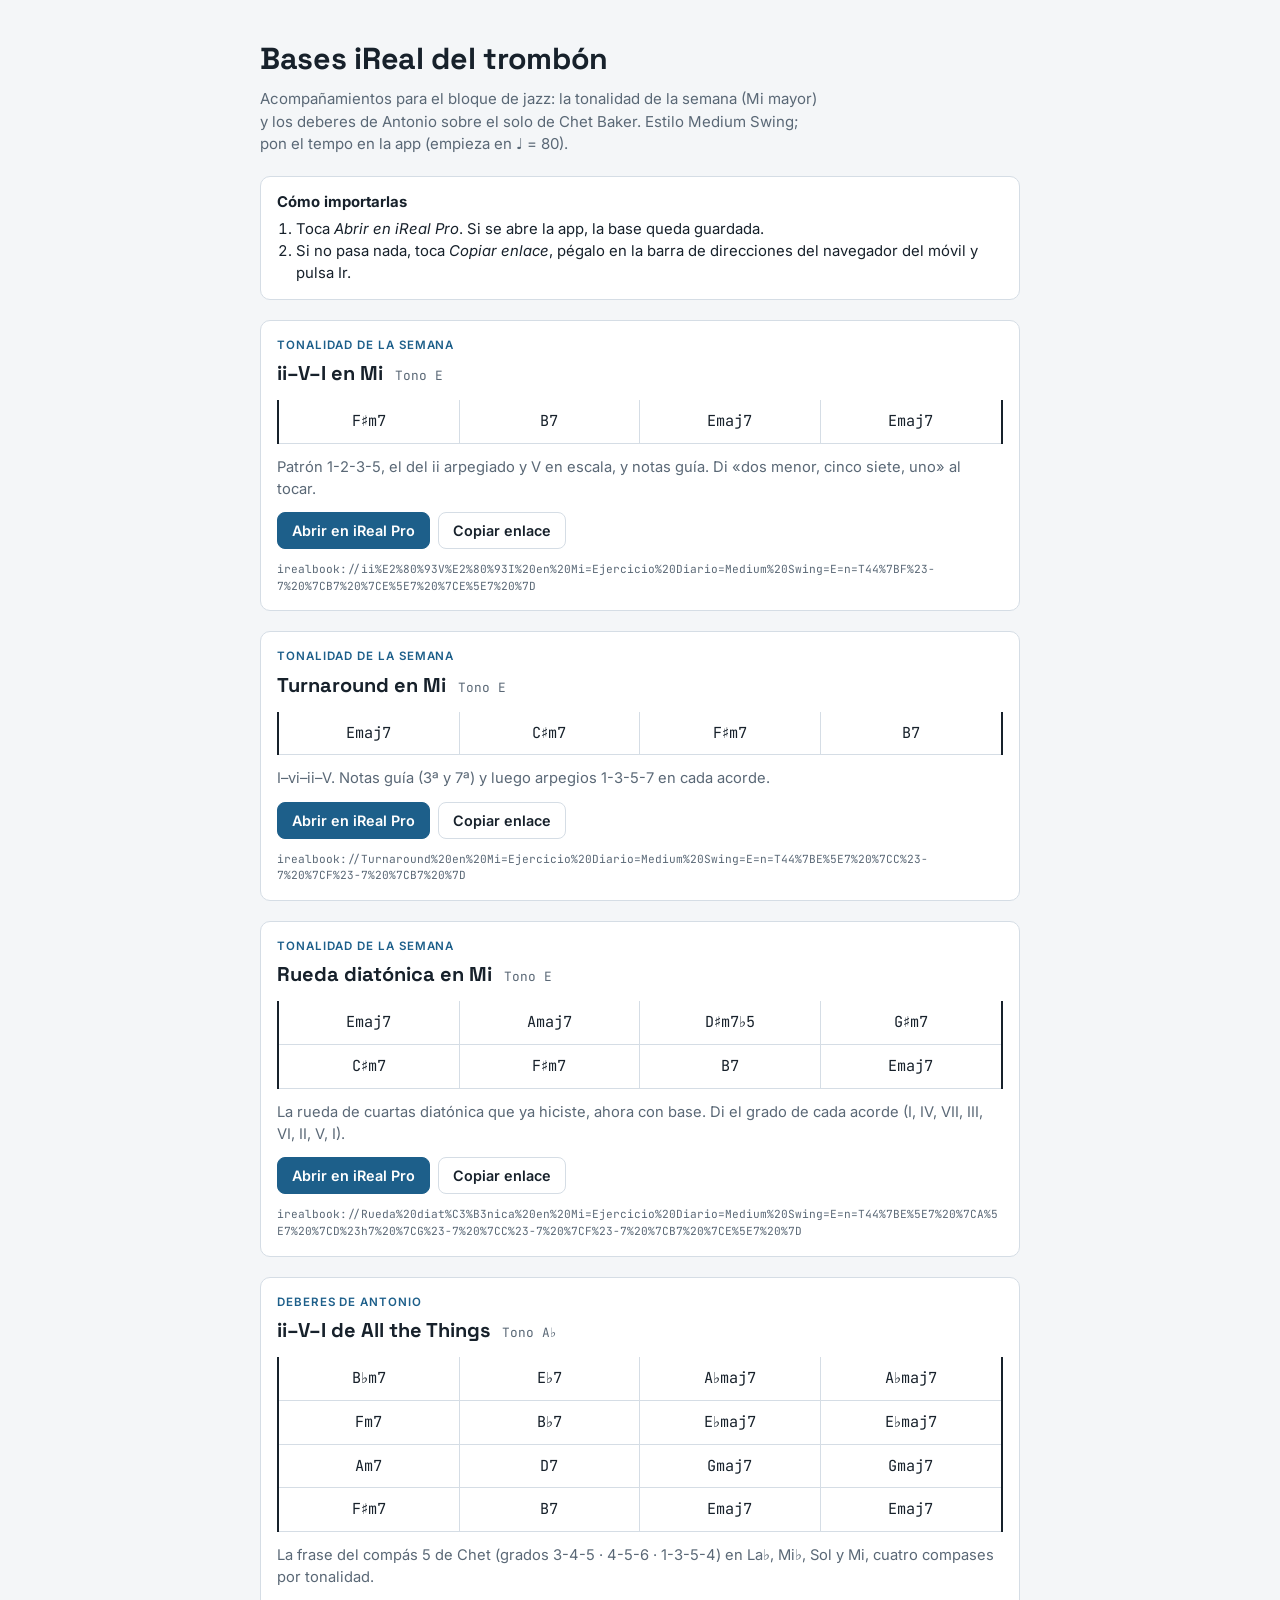
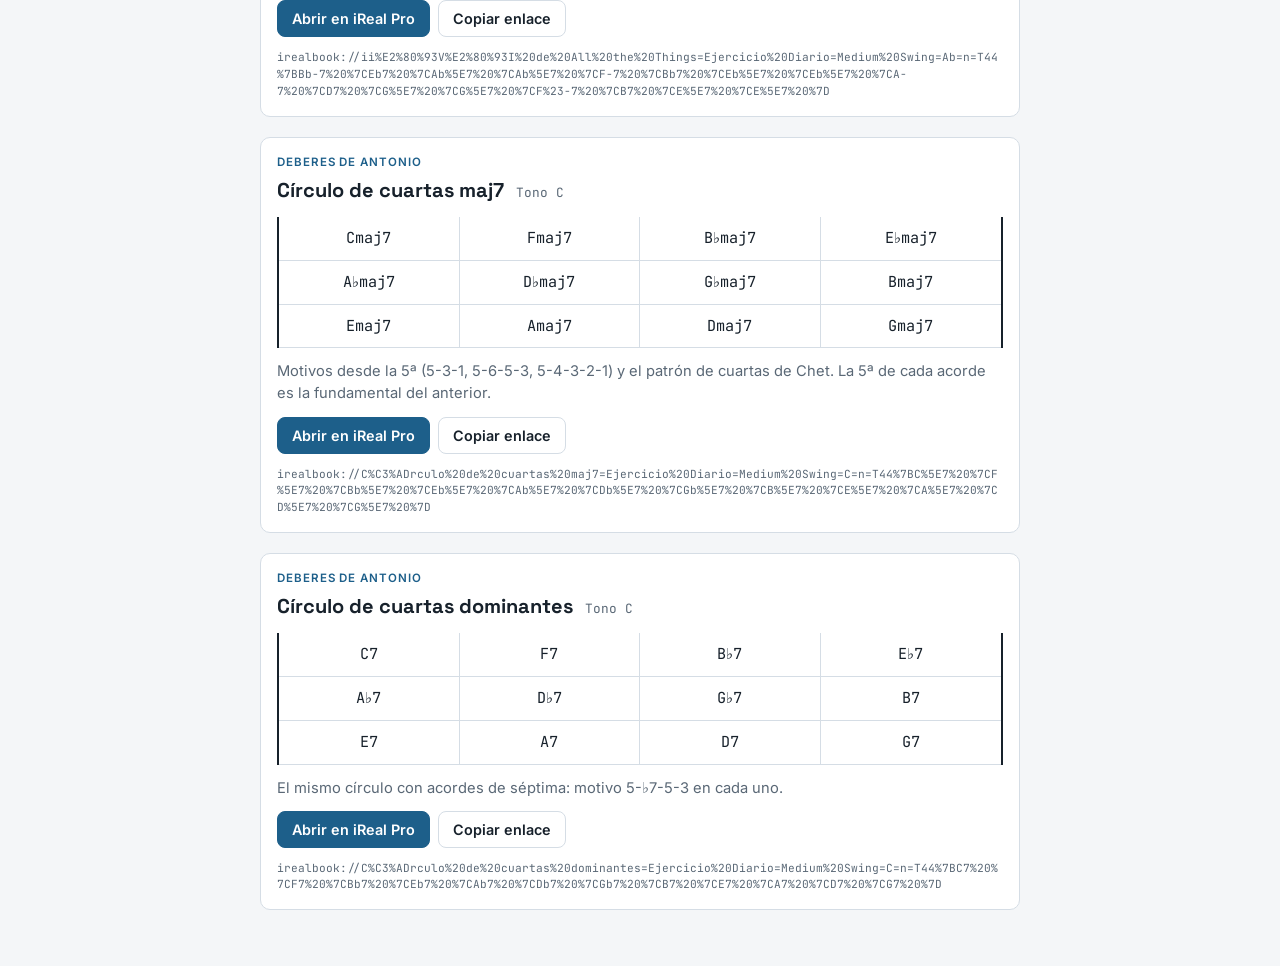
==== index.html @ f51ae973 "Biblioteca de bases iReal Pro: Mi mayor y deberes de Antonio Co-Authored-By: Claude Opus 5.5 <norepl" ====
<!doctype html>
<html lang="es"><head><meta charset="utf-8"><meta name="viewport" content="width=device-width,initial-scale=1">
<title>Bases iReal del trombón</title>
<link rel="stylesheet" href="https://fonts.googleapis.com/css2?family=Space+Grotesk:wght@500;700&family=Inter:wght@400;600&family=JetBrains+Mono:wght@500&display=swap">
<style>
/* Layout: una columna de "hojas de acordes" tipo lead sheet, con compases en rejilla de 4 */
:root{--bg:#f4f6f8;--card:#ffffff;--fg:#17212b;--muted:#5a6876;--line:#d5dde5;--accent:#1d5f8a;--accent-fg:#ffffff;
--display:"Space Grotesk",system-ui,sans-serif;--body:"Inter",system-ui,sans-serif;--mono:"JetBrains Mono",ui-monospace,monospace}
@media (prefers-color-scheme:dark){:root:not([data-theme="light"]){--bg:#0f161d;--card:#18222c;--fg:#e6edf3;--muted:#9aa9b7;--line:#2b3a48;--accent:#5fb0e6;--accent-fg:#06121c;color-scheme:dark}}
:root[data-theme="dark"]{--bg:#0f161d;--card:#18222c;--fg:#e6edf3;--muted:#9aa9b7;--line:#2b3a48;--accent:#5fb0e6;--accent-fg:#06121c;color-scheme:dark}
body{background:var(--bg);color:var(--fg);font-family:var(--body);font-size:15px;line-height:1.5}
main{max-width:760px;margin:0 auto;padding-block:28px 48px;padding-left:max(16px,env(safe-area-inset-left,0px));padding-right:max(16px,env(safe-area-inset-right,0px));display:flex;flex-direction:column;gap:20px}
h1{font-family:var(--display);font-size:1.9rem;margin:0;text-wrap:balance;letter-spacing:-.01em}
.intro p{margin:.4rem 0 0;color:var(--muted);max-width:62ch}
.how{background:var(--card);border:1px solid var(--line);border-radius:10px;padding:14px 16px;font-size:.93rem}
.how ol{margin:.3rem 0 0;padding-left:1.2rem}
.chart{background:var(--card);border:1px solid var(--line);border-radius:10px;padding:16px;display:flex;flex-direction:column;gap:12px;min-width:0}
.chart header{display:flex;flex-wrap:wrap;align-items:baseline;gap:4px 12px}
.group{width:100%;font-size:.72rem;text-transform:uppercase;letter-spacing:.08em;color:var(--accent);font-weight:600}
h2{font-family:var(--display);font-size:1.25rem;margin:0}
.key{font-family:var(--mono);font-size:.8rem;color:var(--muted)}
.grid{display:grid;grid-template-columns:repeat(4,1fr);border-left:2px solid var(--fg);border-right:2px solid var(--fg)}
.bar{font-family:var(--mono);font-size:.95rem;padding:10px 6px;border-right:1px solid var(--line);border-bottom:1px solid var(--line);text-align:center;font-variant-numeric:tabular-nums}
.bar:nth-child(4n){border-right:0}
.tip{margin:0;color:var(--muted);font-size:.92rem}
.actions{display:flex;flex-wrap:wrap;gap:8px}
.open,.copy{font:600 .9rem var(--body);border-radius:8px;padding:9px 14px;cursor:pointer;text-decoration:none}
.open{background:var(--accent);color:var(--accent-fg);border:1px solid var(--accent)}
.copy{background:transparent;color:var(--fg);border:1px solid var(--line)}
.open:focus-visible,.copy:focus-visible{outline:2px solid var(--accent);outline-offset:2px}
.raw{display:block;font-family:var(--mono);font-size:.7rem;color:var(--muted);overflow-wrap:anywhere;user-select:all}
@media (max-width:420px){.bar{font-size:.82rem;padding:8px 2px}}
</style>
</head><body>
<main>
  <section class="intro"><h1>Bases iReal del trombón</h1>
  <p>Acompañamientos para el bloque de jazz: la tonalidad de la semana (Mi mayor) y los deberes de Antonio sobre el solo de Chet Baker. Estilo Medium Swing; pon el tempo en la app (empieza en ♩ = 80).</p></section>
  <div class="how"><strong>Cómo importarlas</strong><ol>
  <li>Toca <em>Abrir en iReal Pro</em>. Si se abre la app, la base queda guardada.</li>
  <li>Si no pasa nada, toca <em>Copiar enlace</em>, pégalo en la barra de direcciones del navegador del móvil y pulsa Ir.</li></ol></div>
  <article class="chart">
  <header><span class="group">Tonalidad de la semana</span><h2>ii–V–I en Mi</h2><span class="key">Tono E</span></header>
  <div class="grid"><span class="bar">F♯m7</span><span class="bar">B7</span><span class="bar">Emaj7</span><span class="bar">Emaj7</span></div>
  <p class="tip">Patrón 1-2-3-5, el del ii arpegiado y V en escala, y notas guía. Di «dos menor, cinco siete, uno» al tocar.</p>
  <div class="actions">
    <a class="open" href="irealbook://ii%E2%80%93V%E2%80%93I%20en%20Mi=Ejercicio%20Diario=Medium%20Swing=E=n=T44%7BF%23-7%20%7CB7%20%7CE%5E7%20%7CE%5E7%20%7D">Abrir en iReal Pro</a>
    <button type="button" class="copy" data-url="irealbook://ii%E2%80%93V%E2%80%93I%20en%20Mi=Ejercicio%20Diario=Medium%20Swing=E=n=T44%7BF%23-7%20%7CB7%20%7CE%5E7%20%7CE%5E7%20%7D" id="copy0">Copiar enlace</button>
  </div>
  <code class="raw" id="raw0">irealbook://ii%E2%80%93V%E2%80%93I%20en%20Mi=Ejercicio%20Diario=Medium%20Swing=E=n=T44%7BF%23-7%20%7CB7%20%7CE%5E7%20%7CE%5E7%20%7D</code>
</article><article class="chart">
  <header><span class="group">Tonalidad de la semana</span><h2>Turnaround en Mi</h2><span class="key">Tono E</span></header>
  <div class="grid"><span class="bar">Emaj7</span><span class="bar">C♯m7</span><span class="bar">F♯m7</span><span class="bar">B7</span></div>
  <p class="tip">I–vi–ii–V. Notas guía (3ª y 7ª) y luego arpegios 1-3-5-7 en cada acorde.</p>
  <div class="actions">
    <a class="open" href="irealbook://Turnaround%20en%20Mi=Ejercicio%20Diario=Medium%20Swing=E=n=T44%7BE%5E7%20%7CC%23-7%20%7CF%23-7%20%7CB7%20%7D">Abrir en iReal Pro</a>
    <button type="button" class="copy" data-url="irealbook://Turnaround%20en%20Mi=Ejercicio%20Diario=Medium%20Swing=E=n=T44%7BE%5E7%20%7CC%23-7%20%7CF%23-7%20%7CB7%20%7D" id="copy1">Copiar enlace</button>
  </div>
  <code class="raw" id="raw1">irealbook://Turnaround%20en%20Mi=Ejercicio%20Diario=Medium%20Swing=E=n=T44%7BE%5E7%20%7CC%23-7%20%7CF%23-7%20%7CB7%20%7D</code>
</article><article class="chart">
  <header><span class="group">Tonalidad de la semana</span><h2>Rueda diatónica en Mi</h2><span class="key">Tono E</span></header>
  <div class="grid"><span class="bar">Emaj7</span><span class="bar">Amaj7</span><span class="bar">D♯m7♭5</span><span class="bar">G♯m7</span><span class="bar">C♯m7</span><span class="bar">F♯m7</span><span class="bar">B7</span><span class="bar">Emaj7</span></div>
  <p class="tip">La rueda de cuartas diatónica que ya hiciste, ahora con base. Di el grado de cada acorde (I, IV, VII, III, VI, II, V, I).</p>
  <div class="actions">
    <a class="open" href="irealbook://Rueda%20diat%C3%B3nica%20en%20Mi=Ejercicio%20Diario=Medium%20Swing=E=n=T44%7BE%5E7%20%7CA%5E7%20%7CD%23h7%20%7CG%23-7%20%7CC%23-7%20%7CF%23-7%20%7CB7%20%7CE%5E7%20%7D">Abrir en iReal Pro</a>
    <button type="button" class="copy" data-url="irealbook://Rueda%20diat%C3%B3nica%20en%20Mi=Ejercicio%20Diario=Medium%20Swing=E=n=T44%7BE%5E7%20%7CA%5E7%20%7CD%23h7%20%7CG%23-7%20%7CC%23-7%20%7CF%23-7%20%7CB7%20%7CE%5E7%20%7D" id="copy2">Copiar enlace</button>
  </div>
  <code class="raw" id="raw2">irealbook://Rueda%20diat%C3%B3nica%20en%20Mi=Ejercicio%20Diario=Medium%20Swing=E=n=T44%7BE%5E7%20%7CA%5E7%20%7CD%23h7%20%7CG%23-7%20%7CC%23-7%20%7CF%23-7%20%7CB7%20%7CE%5E7%20%7D</code>
</article><article class="chart">
  <header><span class="group">Deberes de Antonio</span><h2>ii–V–I de All the Things</h2><span class="key">Tono A♭</span></header>
  <div class="grid"><span class="bar">B♭m7</span><span class="bar">E♭7</span><span class="bar">A♭maj7</span><span class="bar">A♭maj7</span><span class="bar">Fm7</span><span class="bar">B♭7</span><span class="bar">E♭maj7</span><span class="bar">E♭maj7</span><span class="bar">Am7</span><span class="bar">D7</span><span class="bar">Gmaj7</span><span class="bar">Gmaj7</span><span class="bar">F♯m7</span><span class="bar">B7</span><span class="bar">Emaj7</span><span class="bar">Emaj7</span></div>
  <p class="tip">La frase del compás 5 de Chet (grados 3-4-5 · 4-5-6 · 1-3-5-4) en La♭, Mi♭, Sol y Mi, cuatro compases por tonalidad.</p>
  <div class="actions">
    <a class="open" href="irealbook://ii%E2%80%93V%E2%80%93I%20de%20All%20the%20Things=Ejercicio%20Diario=Medium%20Swing=Ab=n=T44%7BBb-7%20%7CEb7%20%7CAb%5E7%20%7CAb%5E7%20%7CF-7%20%7CBb7%20%7CEb%5E7%20%7CEb%5E7%20%7CA-7%20%7CD7%20%7CG%5E7%20%7CG%5E7%20%7CF%23-7%20%7CB7%20%7CE%5E7%20%7CE%5E7%20%7D">Abrir en iReal Pro</a>
    <button type="button" class="copy" data-url="irealbook://ii%E2%80%93V%E2%80%93I%20de%20All%20the%20Things=Ejercicio%20Diario=Medium%20Swing=Ab=n=T44%7BBb-7%20%7CEb7%20%7CAb%5E7%20%7CAb%5E7%20%7CF-7%20%7CBb7%20%7CEb%5E7%20%7CEb%5E7%20%7CA-7%20%7CD7%20%7CG%5E7%20%7CG%5E7%20%7CF%23-7%20%7CB7%20%7CE%5E7%20%7CE%5E7%20%7D" id="copy3">Copiar enlace</button>
  </div>
  <code class="raw" id="raw3">irealbook://ii%E2%80%93V%E2%80%93I%20de%20All%20the%20Things=Ejercicio%20Diario=Medium%20Swing=Ab=n=T44%7BBb-7%20%7CEb7%20%7CAb%5E7%20%7CAb%5E7%20%7CF-7%20%7CBb7%20%7CEb%5E7%20%7CEb%5E7%20%7CA-7%20%7CD7%20%7CG%5E7%20%7CG%5E7%20%7CF%23-7%20%7CB7%20%7CE%5E7%20%7CE%5E7%20%7D</code>
</article><article class="chart">
  <header><span class="group">Deberes de Antonio</span><h2>Círculo de cuartas maj7</h2><span class="key">Tono C</span></header>
  <div class="grid"><span class="bar">Cmaj7</span><span class="bar">Fmaj7</span><span class="bar">B♭maj7</span><span class="bar">E♭maj7</span><span class="bar">A♭maj7</span><span class="bar">D♭maj7</span><span class="bar">G♭maj7</span><span class="bar">Bmaj7</span><span class="bar">Emaj7</span><span class="bar">Amaj7</span><span class="bar">Dmaj7</span><span class="bar">Gmaj7</span></div>
  <p class="tip">Motivos desde la 5ª (5-3-1, 5-6-5-3, 5-4-3-2-1) y el patrón de cuartas de Chet. La 5ª de cada acorde es la fundamental del anterior.</p>
  <div class="actions">
    <a class="open" href="irealbook://C%C3%ADrculo%20de%20cuartas%20maj7=Ejercicio%20Diario=Medium%20Swing=C=n=T44%7BC%5E7%20%7CF%5E7%20%7CBb%5E7%20%7CEb%5E7%20%7CAb%5E7%20%7CDb%5E7%20%7CGb%5E7%20%7CB%5E7%20%7CE%5E7%20%7CA%5E7%20%7CD%5E7%20%7CG%5E7%20%7D">Abrir en iReal Pro</a>
    <button type="button" class="copy" data-url="irealbook://C%C3%ADrculo%20de%20cuartas%20maj7=Ejercicio%20Diario=Medium%20Swing=C=n=T44%7BC%5E7%20%7CF%5E7%20%7CBb%5E7%20%7CEb%5E7%20%7CAb%5E7%20%7CDb%5E7%20%7CGb%5E7%20%7CB%5E7%20%7CE%5E7%20%7CA%5E7%20%7CD%5E7%20%7CG%5E7%20%7D" id="copy4">Copiar enlace</button>
  </div>
  <code class="raw" id="raw4">irealbook://C%C3%ADrculo%20de%20cuartas%20maj7=Ejercicio%20Diario=Medium%20Swing=C=n=T44%7BC%5E7%20%7CF%5E7%20%7CBb%5E7%20%7CEb%5E7%20%7CAb%5E7%20%7CDb%5E7%20%7CGb%5E7%20%7CB%5E7%20%7CE%5E7%20%7CA%5E7%20%7CD%5E7%20%7CG%5E7%20%7D</code>
</article><article class="chart">
  <header><span class="group">Deberes de Antonio</span><h2>Círculo de cuartas dominantes</h2><span class="key">Tono C</span></header>
  <div class="grid"><span class="bar">C7</span><span class="bar">F7</span><span class="bar">B♭7</span><span class="bar">E♭7</span><span class="bar">A♭7</span><span class="bar">D♭7</span><span class="bar">G♭7</span><span class="bar">B7</span><span class="bar">E7</span><span class="bar">A7</span><span class="bar">D7</span><span class="bar">G7</span></div>
  <p class="tip">El mismo círculo con acordes de séptima: motivo 5-♭7-5-3 en cada uno.</p>
  <div class="actions">
    <a class="open" href="irealbook://C%C3%ADrculo%20de%20cuartas%20dominantes=Ejercicio%20Diario=Medium%20Swing=C=n=T44%7BC7%20%7CF7%20%7CBb7%20%7CEb7%20%7CAb7%20%7CDb7%20%7CGb7%20%7CB7%20%7CE7%20%7CA7%20%7CD7%20%7CG7%20%7D">Abrir en iReal Pro</a>
    <button type="button" class="copy" data-url="irealbook://C%C3%ADrculo%20de%20cuartas%20dominantes=Ejercicio%20Diario=Medium%20Swing=C=n=T44%7BC7%20%7CF7%20%7CBb7%20%7CEb7%20%7CAb7%20%7CDb7%20%7CGb7%20%7CB7%20%7CE7%20%7CA7%20%7CD7%20%7CG7%20%7D" id="copy5">Copiar enlace</button>
  </div>
  <code class="raw" id="raw5">irealbook://C%C3%ADrculo%20de%20cuartas%20dominantes=Ejercicio%20Diario=Medium%20Swing=C=n=T44%7BC7%20%7CF7%20%7CBb7%20%7CEb7%20%7CAb7%20%7CDb7%20%7CGb7%20%7CB7%20%7CE7%20%7CA7%20%7CD7%20%7CG7%20%7D</code>
</article>
</main>
<script>
document.querySelectorAll('.copy').forEach(function(b){b.addEventListener('click',function(){
 var url=b.getAttribute('data-url');var done=function(){b.textContent='Copiado';setTimeout(function(){b.textContent='Copiar enlace'},1800)};
 var sel=function(){var r=document.getElementById('raw'+b.id.slice(4));var s=window.getSelection();var rg=document.createRange();rg.selectNodeContents(r);s.removeAllRanges();s.addRange(rg);b.textContent='Enlace seleccionado: cópialo'};
 try{navigator.clipboard.writeText(url).then(done,sel)}catch(e){sel()}
})});
</script></body></html>
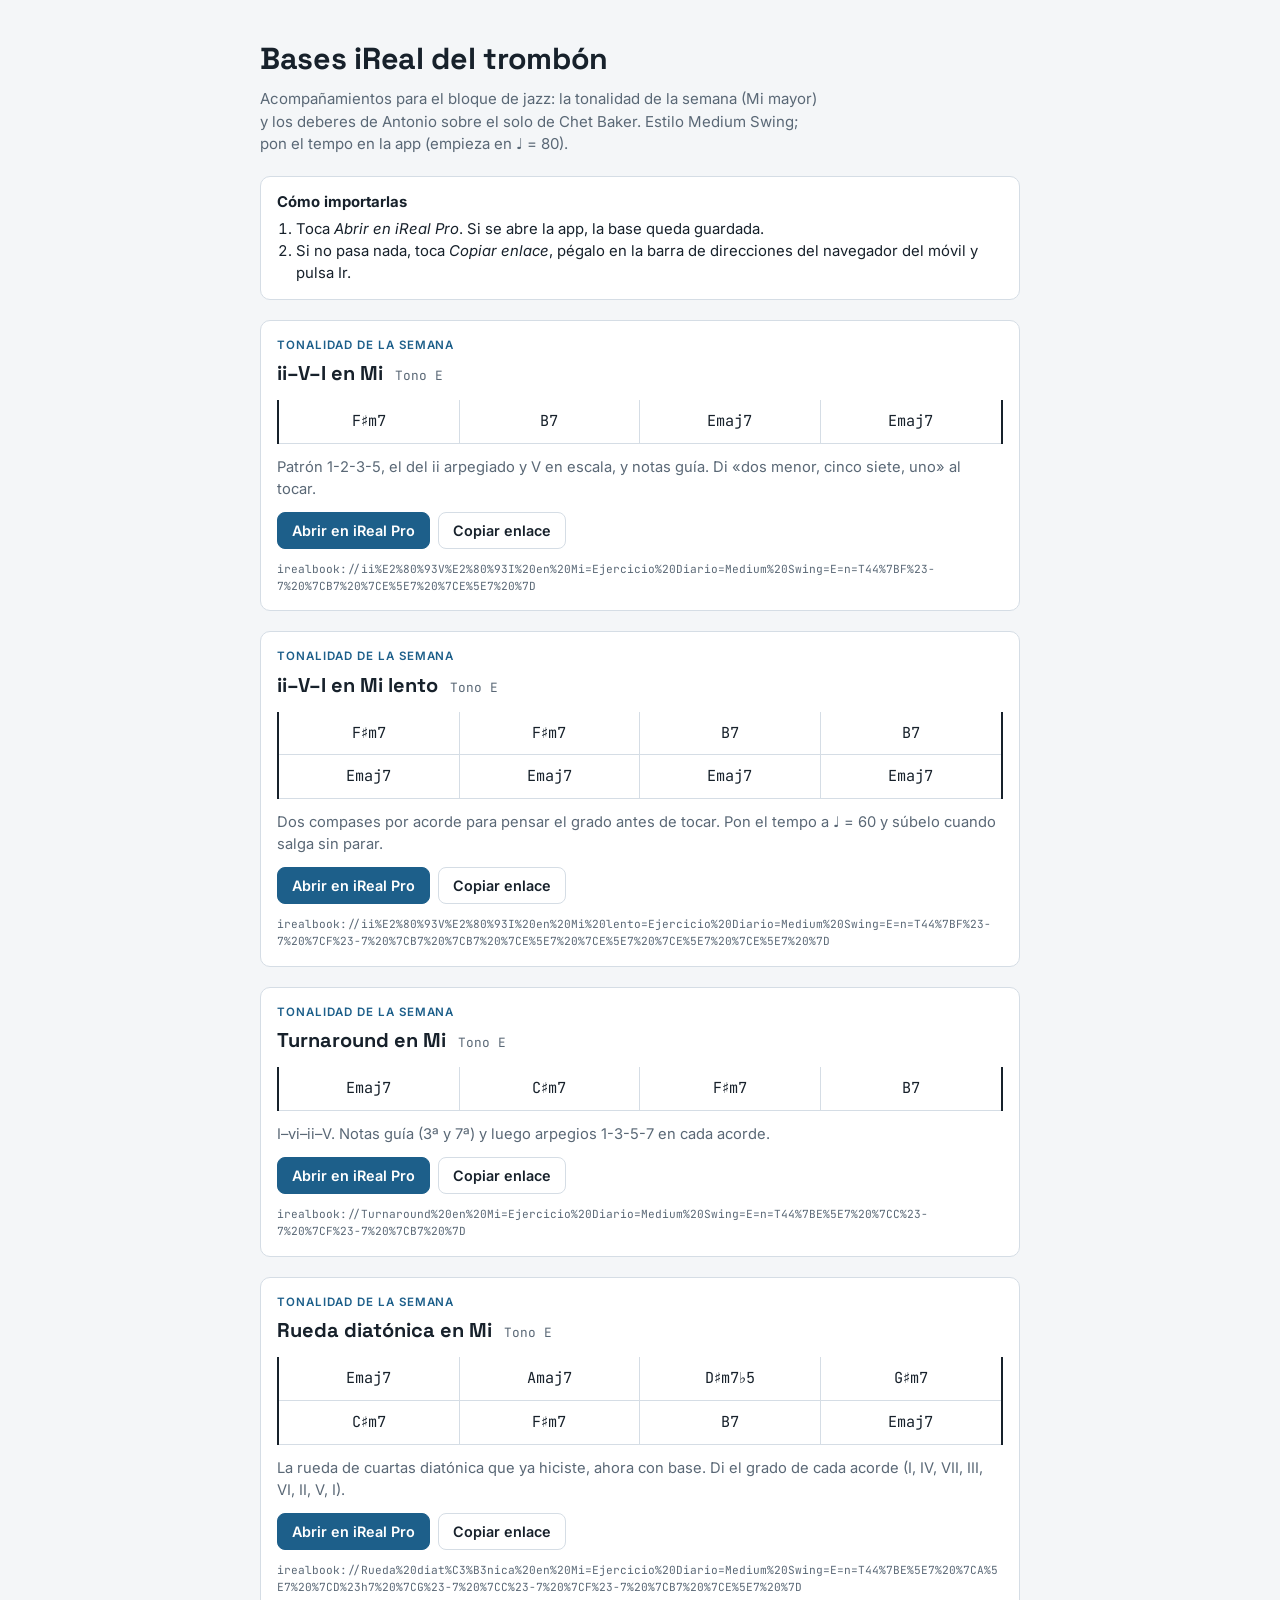
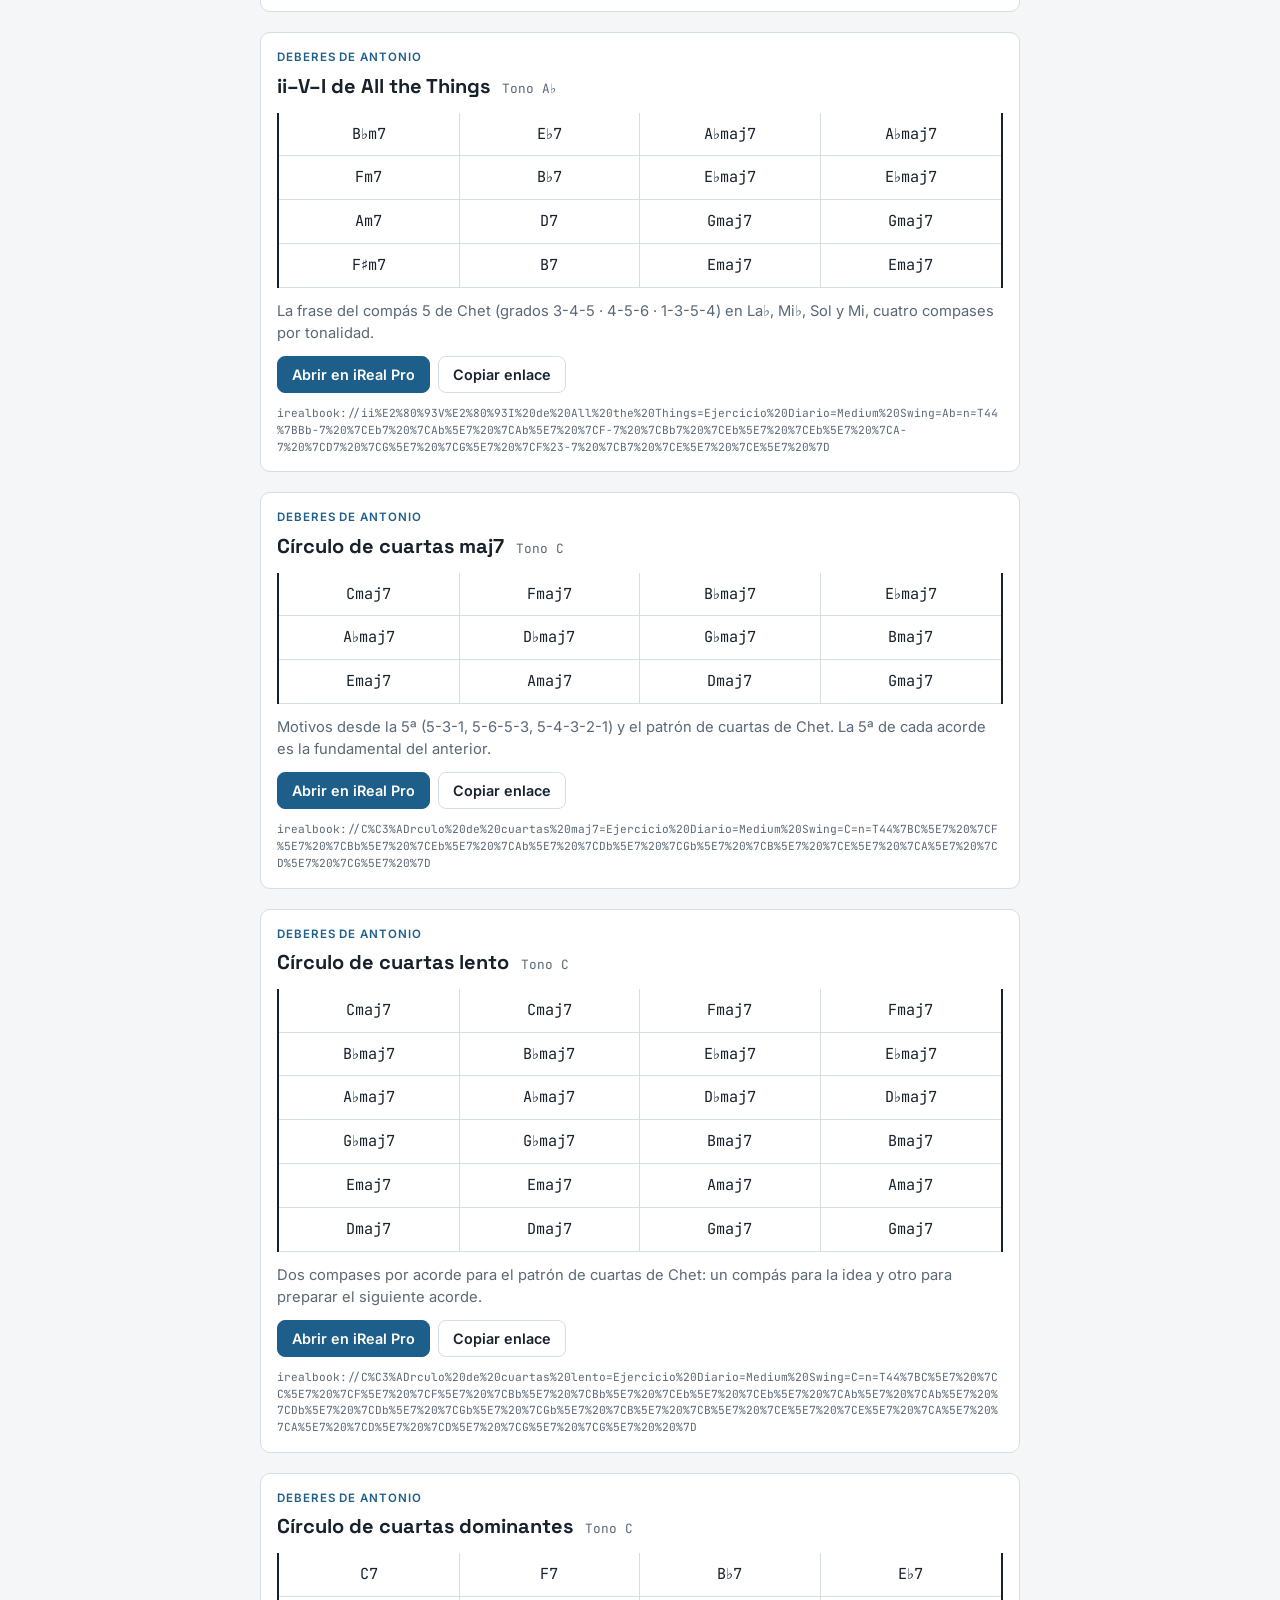
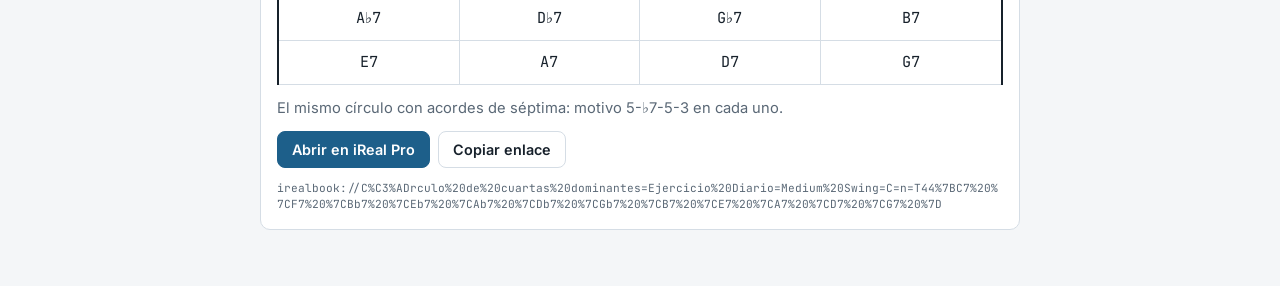
==== commit 82af652d: "Añade ii–V–I en Mi lento y círculo de cuartas lento Co-Authored-By: Claude Opus 5.5 <noreply@anthrop" ====
--- a/index.html
+++ b/index.html
@@ -30,8 +30,7 @@
 .open:focus-visible,.copy:focus-visible{outline:2px solid var(--accent);outline-offset:2px}
 .raw{display:block;font-family:var(--mono);font-size:.7rem;color:var(--muted);overflow-wrap:anywhere;user-select:all}
 @media (max-width:420px){.bar{font-size:.82rem;padding:8px 2px}}
-</style>
-</head><body>
+</style></head><body>
 <main>
   <section class="intro"><h1>Bases iReal del trombón</h1>
   <p>Acompañamientos para el bloque de jazz: la tonalidad de la semana (Mi mayor) y los deberes de Antonio sobre el solo de Chet Baker. Estilo Medium Swing; pon el tempo en la app (empieza en ♩ = 80).</p></section>
@@ -47,51 +46,76 @@
     <button type="button" class="copy" data-url="irealbook://ii%E2%80%93V%E2%80%93I%20en%20Mi=Ejercicio%20Diario=Medium%20Swing=E=n=T44%7BF%23-7%20%7CB7%20%7CE%5E7%20%7CE%5E7%20%7D" id="copy0">Copiar enlace</button>
   </div>
   <code class="raw" id="raw0">irealbook://ii%E2%80%93V%E2%80%93I%20en%20Mi=Ejercicio%20Diario=Medium%20Swing=E=n=T44%7BF%23-7%20%7CB7%20%7CE%5E7%20%7CE%5E7%20%7D</code>
-</article><article class="chart">
+</article>
+<article class="chart">
+  <header><span class="group">Tonalidad de la semana</span><h2>ii–V–I en Mi lento</h2><span class="key">Tono E</span></header>
+  <div class="grid"><span class="bar">F♯m7</span><span class="bar">F♯m7</span><span class="bar">B7</span><span class="bar">B7</span><span class="bar">Emaj7</span><span class="bar">Emaj7</span><span class="bar">Emaj7</span><span class="bar">Emaj7</span></div>
+  <p class="tip">Dos compases por acorde para pensar el grado antes de tocar. Pon el tempo a ♩ = 60 y súbelo cuando salga sin parar.</p>
+  <div class="actions">
+    <a class="open" href="irealbook://ii%E2%80%93V%E2%80%93I%20en%20Mi%20lento=Ejercicio%20Diario=Medium%20Swing=E=n=T44%7BF%23-7%20%7CF%23-7%20%7CB7%20%7CB7%20%7CE%5E7%20%7CE%5E7%20%7CE%5E7%20%7CE%5E7%20%7D">Abrir en iReal Pro</a>
+    <button type="button" class="copy" data-url="irealbook://ii%E2%80%93V%E2%80%93I%20en%20Mi%20lento=Ejercicio%20Diario=Medium%20Swing=E=n=T44%7BF%23-7%20%7CF%23-7%20%7CB7%20%7CB7%20%7CE%5E7%20%7CE%5E7%20%7CE%5E7%20%7CE%5E7%20%7D" id="copy1">Copiar enlace</button>
+  </div>
+  <code class="raw" id="raw1">irealbook://ii%E2%80%93V%E2%80%93I%20en%20Mi%20lento=Ejercicio%20Diario=Medium%20Swing=E=n=T44%7BF%23-7%20%7CF%23-7%20%7CB7%20%7CB7%20%7CE%5E7%20%7CE%5E7%20%7CE%5E7%20%7CE%5E7%20%7D</code>
+</article>
+<article class="chart">
   <header><span class="group">Tonalidad de la semana</span><h2>Turnaround en Mi</h2><span class="key">Tono E</span></header>
   <div class="grid"><span class="bar">Emaj7</span><span class="bar">C♯m7</span><span class="bar">F♯m7</span><span class="bar">B7</span></div>
   <p class="tip">I–vi–ii–V. Notas guía (3ª y 7ª) y luego arpegios 1-3-5-7 en cada acorde.</p>
   <div class="actions">
     <a class="open" href="irealbook://Turnaround%20en%20Mi=Ejercicio%20Diario=Medium%20Swing=E=n=T44%7BE%5E7%20%7CC%23-7%20%7CF%23-7%20%7CB7%20%7D">Abrir en iReal Pro</a>
-    <button type="button" class="copy" data-url="irealbook://Turnaround%20en%20Mi=Ejercicio%20Diario=Medium%20Swing=E=n=T44%7BE%5E7%20%7CC%23-7%20%7CF%23-7%20%7CB7%20%7D" id="copy1">Copiar enlace</button>
+    <button type="button" class="copy" data-url="irealbook://Turnaround%20en%20Mi=Ejercicio%20Diario=Medium%20Swing=E=n=T44%7BE%5E7%20%7CC%23-7%20%7CF%23-7%20%7CB7%20%7D" id="copy2">Copiar enlace</button>
   </div>
-  <code class="raw" id="raw1">irealbook://Turnaround%20en%20Mi=Ejercicio%20Diario=Medium%20Swing=E=n=T44%7BE%5E7%20%7CC%23-7%20%7CF%23-7%20%7CB7%20%7D</code>
-</article><article class="chart">
+  <code class="raw" id="raw2">irealbook://Turnaround%20en%20Mi=Ejercicio%20Diario=Medium%20Swing=E=n=T44%7BE%5E7%20%7CC%23-7%20%7CF%23-7%20%7CB7%20%7D</code>
+</article>
+<article class="chart">
   <header><span class="group">Tonalidad de la semana</span><h2>Rueda diatónica en Mi</h2><span class="key">Tono E</span></header>
   <div class="grid"><span class="bar">Emaj7</span><span class="bar">Amaj7</span><span class="bar">D♯m7♭5</span><span class="bar">G♯m7</span><span class="bar">C♯m7</span><span class="bar">F♯m7</span><span class="bar">B7</span><span class="bar">Emaj7</span></div>
   <p class="tip">La rueda de cuartas diatónica que ya hiciste, ahora con base. Di el grado de cada acorde (I, IV, VII, III, VI, II, V, I).</p>
   <div class="actions">
     <a class="open" href="irealbook://Rueda%20diat%C3%B3nica%20en%20Mi=Ejercicio%20Diario=Medium%20Swing=E=n=T44%7BE%5E7%20%7CA%5E7%20%7CD%23h7%20%7CG%23-7%20%7CC%23-7%20%7CF%23-7%20%7CB7%20%7CE%5E7%20%7D">Abrir en iReal Pro</a>
-    <button type="button" class="copy" data-url="irealbook://Rueda%20diat%C3%B3nica%20en%20Mi=Ejercicio%20Diario=Medium%20Swing=E=n=T44%7BE%5E7%20%7CA%5E7%20%7CD%23h7%20%7CG%23-7%20%7CC%23-7%20%7CF%23-7%20%7CB7%20%7CE%5E7%20%7D" id="copy2">Copiar enlace</button>
+    <button type="button" class="copy" data-url="irealbook://Rueda%20diat%C3%B3nica%20en%20Mi=Ejercicio%20Diario=Medium%20Swing=E=n=T44%7BE%5E7%20%7CA%5E7%20%7CD%23h7%20%7CG%23-7%20%7CC%23-7%20%7CF%23-7%20%7CB7%20%7CE%5E7%20%7D" id="copy3">Copiar enlace</button>
   </div>
-  <code class="raw" id="raw2">irealbook://Rueda%20diat%C3%B3nica%20en%20Mi=Ejercicio%20Diario=Medium%20Swing=E=n=T44%7BE%5E7%20%7CA%5E7%20%7CD%23h7%20%7CG%23-7%20%7CC%23-7%20%7CF%23-7%20%7CB7%20%7CE%5E7%20%7D</code>
-</article><article class="chart">
+  <code class="raw" id="raw3">irealbook://Rueda%20diat%C3%B3nica%20en%20Mi=Ejercicio%20Diario=Medium%20Swing=E=n=T44%7BE%5E7%20%7CA%5E7%20%7CD%23h7%20%7CG%23-7%20%7CC%23-7%20%7CF%23-7%20%7CB7%20%7CE%5E7%20%7D</code>
+</article>
+<article class="chart">
   <header><span class="group">Deberes de Antonio</span><h2>ii–V–I de All the Things</h2><span class="key">Tono A♭</span></header>
   <div class="grid"><span class="bar">B♭m7</span><span class="bar">E♭7</span><span class="bar">A♭maj7</span><span class="bar">A♭maj7</span><span class="bar">Fm7</span><span class="bar">B♭7</span><span class="bar">E♭maj7</span><span class="bar">E♭maj7</span><span class="bar">Am7</span><span class="bar">D7</span><span class="bar">Gmaj7</span><span class="bar">Gmaj7</span><span class="bar">F♯m7</span><span class="bar">B7</span><span class="bar">Emaj7</span><span class="bar">Emaj7</span></div>
   <p class="tip">La frase del compás 5 de Chet (grados 3-4-5 · 4-5-6 · 1-3-5-4) en La♭, Mi♭, Sol y Mi, cuatro compases por tonalidad.</p>
   <div class="actions">
     <a class="open" href="irealbook://ii%E2%80%93V%E2%80%93I%20de%20All%20the%20Things=Ejercicio%20Diario=Medium%20Swing=Ab=n=T44%7BBb-7%20%7CEb7%20%7CAb%5E7%20%7CAb%5E7%20%7CF-7%20%7CBb7%20%7CEb%5E7%20%7CEb%5E7%20%7CA-7%20%7CD7%20%7CG%5E7%20%7CG%5E7%20%7CF%23-7%20%7CB7%20%7CE%5E7%20%7CE%5E7%20%7D">Abrir en iReal Pro</a>
-    <button type="button" class="copy" data-url="irealbook://ii%E2%80%93V%E2%80%93I%20de%20All%20the%20Things=Ejercicio%20Diario=Medium%20Swing=Ab=n=T44%7BBb-7%20%7CEb7%20%7CAb%5E7%20%7CAb%5E7%20%7CF-7%20%7CBb7%20%7CEb%5E7%20%7CEb%5E7%20%7CA-7%20%7CD7%20%7CG%5E7%20%7CG%5E7%20%7CF%23-7%20%7CB7%20%7CE%5E7%20%7CE%5E7%20%7D" id="copy3">Copiar enlace</button>
+    <button type="button" class="copy" data-url="irealbook://ii%E2%80%93V%E2%80%93I%20de%20All%20the%20Things=Ejercicio%20Diario=Medium%20Swing=Ab=n=T44%7BBb-7%20%7CEb7%20%7CAb%5E7%20%7CAb%5E7%20%7CF-7%20%7CBb7%20%7CEb%5E7%20%7CEb%5E7%20%7CA-7%20%7CD7%20%7CG%5E7%20%7CG%5E7%20%7CF%23-7%20%7CB7%20%7CE%5E7%20%7CE%5E7%20%7D" id="copy4">Copiar enlace</button>
   </div>
-  <code class="raw" id="raw3">irealbook://ii%E2%80%93V%E2%80%93I%20de%20All%20the%20Things=Ejercicio%20Diario=Medium%20Swing=Ab=n=T44%7BBb-7%20%7CEb7%20%7CAb%5E7%20%7CAb%5E7%20%7CF-7%20%7CBb7%20%7CEb%5E7%20%7CEb%5E7%20%7CA-7%20%7CD7%20%7CG%5E7%20%7CG%5E7%20%7CF%23-7%20%7CB7%20%7CE%5E7%20%7CE%5E7%20%7D</code>
-</article><article class="chart">
+  <code class="raw" id="raw4">irealbook://ii%E2%80%93V%E2%80%93I%20de%20All%20the%20Things=Ejercicio%20Diario=Medium%20Swing=Ab=n=T44%7BBb-7%20%7CEb7%20%7CAb%5E7%20%7CAb%5E7%20%7CF-7%20%7CBb7%20%7CEb%5E7%20%7CEb%5E7%20%7CA-7%20%7CD7%20%7CG%5E7%20%7CG%5E7%20%7CF%23-7%20%7CB7%20%7CE%5E7%20%7CE%5E7%20%7D</code>
+</article>
+<article class="chart">
   <header><span class="group">Deberes de Antonio</span><h2>Círculo de cuartas maj7</h2><span class="key">Tono C</span></header>
   <div class="grid"><span class="bar">Cmaj7</span><span class="bar">Fmaj7</span><span class="bar">B♭maj7</span><span class="bar">E♭maj7</span><span class="bar">A♭maj7</span><span class="bar">D♭maj7</span><span class="bar">G♭maj7</span><span class="bar">Bmaj7</span><span class="bar">Emaj7</span><span class="bar">Amaj7</span><span class="bar">Dmaj7</span><span class="bar">Gmaj7</span></div>
   <p class="tip">Motivos desde la 5ª (5-3-1, 5-6-5-3, 5-4-3-2-1) y el patrón de cuartas de Chet. La 5ª de cada acorde es la fundamental del anterior.</p>
   <div class="actions">
     <a class="open" href="irealbook://C%C3%ADrculo%20de%20cuartas%20maj7=Ejercicio%20Diario=Medium%20Swing=C=n=T44%7BC%5E7%20%7CF%5E7%20%7CBb%5E7%20%7CEb%5E7%20%7CAb%5E7%20%7CDb%5E7%20%7CGb%5E7%20%7CB%5E7%20%7CE%5E7%20%7CA%5E7%20%7CD%5E7%20%7CG%5E7%20%7D">Abrir en iReal Pro</a>
-    <button type="button" class="copy" data-url="irealbook://C%C3%ADrculo%20de%20cuartas%20maj7=Ejercicio%20Diario=Medium%20Swing=C=n=T44%7BC%5E7%20%7CF%5E7%20%7CBb%5E7%20%7CEb%5E7%20%7CAb%5E7%20%7CDb%5E7%20%7CGb%5E7%20%7CB%5E7%20%7CE%5E7%20%7CA%5E7%20%7CD%5E7%20%7CG%5E7%20%7D" id="copy4">Copiar enlace</button>
+    <button type="button" class="copy" data-url="irealbook://C%C3%ADrculo%20de%20cuartas%20maj7=Ejercicio%20Diario=Medium%20Swing=C=n=T44%7BC%5E7%20%7CF%5E7%20%7CBb%5E7%20%7CEb%5E7%20%7CAb%5E7%20%7CDb%5E7%20%7CGb%5E7%20%7CB%5E7%20%7CE%5E7%20%7CA%5E7%20%7CD%5E7%20%7CG%5E7%20%7D" id="copy5">Copiar enlace</button>
   </div>
-  <code class="raw" id="raw4">irealbook://C%C3%ADrculo%20de%20cuartas%20maj7=Ejercicio%20Diario=Medium%20Swing=C=n=T44%7BC%5E7%20%7CF%5E7%20%7CBb%5E7%20%7CEb%5E7%20%7CAb%5E7%20%7CDb%5E7%20%7CGb%5E7%20%7CB%5E7%20%7CE%5E7%20%7CA%5E7%20%7CD%5E7%20%7CG%5E7%20%7D</code>
-</article><article class="chart">
+  <code class="raw" id="raw5">irealbook://C%C3%ADrculo%20de%20cuartas%20maj7=Ejercicio%20Diario=Medium%20Swing=C=n=T44%7BC%5E7%20%7CF%5E7%20%7CBb%5E7%20%7CEb%5E7%20%7CAb%5E7%20%7CDb%5E7%20%7CGb%5E7%20%7CB%5E7%20%7CE%5E7%20%7CA%5E7%20%7CD%5E7%20%7CG%5E7%20%7D</code>
+</article>
+<article class="chart">
+  <header><span class="group">Deberes de Antonio</span><h2>Círculo de cuartas lento</h2><span class="key">Tono C</span></header>
+  <div class="grid"><span class="bar">Cmaj7</span><span class="bar">Cmaj7</span><span class="bar">Fmaj7</span><span class="bar">Fmaj7</span><span class="bar">B♭maj7</span><span class="bar">B♭maj7</span><span class="bar">E♭maj7</span><span class="bar">E♭maj7</span><span class="bar">A♭maj7</span><span class="bar">A♭maj7</span><span class="bar">D♭maj7</span><span class="bar">D♭maj7</span><span class="bar">G♭maj7</span><span class="bar">G♭maj7</span><span class="bar">Bmaj7</span><span class="bar">Bmaj7</span><span class="bar">Emaj7</span><span class="bar">Emaj7</span><span class="bar">Amaj7</span><span class="bar">Amaj7</span><span class="bar">Dmaj7</span><span class="bar">Dmaj7</span><span class="bar">Gmaj7</span><span class="bar">Gmaj7</span></div>
+  <p class="tip">Dos compases por acorde para el patrón de cuartas de Chet: un compás para la idea y otro para preparar el siguiente acorde.</p>
+  <div class="actions">
+    <a class="open" href="irealbook://C%C3%ADrculo%20de%20cuartas%20lento=Ejercicio%20Diario=Medium%20Swing=C=n=T44%7BC%5E7%20%7CC%5E7%20%7CF%5E7%20%7CF%5E7%20%7CBb%5E7%20%7CBb%5E7%20%7CEb%5E7%20%7CEb%5E7%20%7CAb%5E7%20%7CAb%5E7%20%7CDb%5E7%20%7CDb%5E7%20%7CGb%5E7%20%7CGb%5E7%20%7CB%5E7%20%7CB%5E7%20%7CE%5E7%20%7CE%5E7%20%7CA%5E7%20%7CA%5E7%20%7CD%5E7%20%7CD%5E7%20%7CG%5E7%20%7CG%5E7%20%20%7D">Abrir en iReal Pro</a>
+    <button type="button" class="copy" data-url="irealbook://C%C3%ADrculo%20de%20cuartas%20lento=Ejercicio%20Diario=Medium%20Swing=C=n=T44%7BC%5E7%20%7CC%5E7%20%7CF%5E7%20%7CF%5E7%20%7CBb%5E7%20%7CBb%5E7%20%7CEb%5E7%20%7CEb%5E7%20%7CAb%5E7%20%7CAb%5E7%20%7CDb%5E7%20%7CDb%5E7%20%7CGb%5E7%20%7CGb%5E7%20%7CB%5E7%20%7CB%5E7%20%7CE%5E7%20%7CE%5E7%20%7CA%5E7%20%7CA%5E7%20%7CD%5E7%20%7CD%5E7%20%7CG%5E7%20%7CG%5E7%20%20%7D" id="copy6">Copiar enlace</button>
+  </div>
+  <code class="raw" id="raw6">irealbook://C%C3%ADrculo%20de%20cuartas%20lento=Ejercicio%20Diario=Medium%20Swing=C=n=T44%7BC%5E7%20%7CC%5E7%20%7CF%5E7%20%7CF%5E7%20%7CBb%5E7%20%7CBb%5E7%20%7CEb%5E7%20%7CEb%5E7%20%7CAb%5E7%20%7CAb%5E7%20%7CDb%5E7%20%7CDb%5E7%20%7CGb%5E7%20%7CGb%5E7%20%7CB%5E7%20%7CB%5E7%20%7CE%5E7%20%7CE%5E7%20%7CA%5E7%20%7CA%5E7%20%7CD%5E7%20%7CD%5E7%20%7CG%5E7%20%7CG%5E7%20%20%7D</code>
+</article>
+<article class="chart">
   <header><span class="group">Deberes de Antonio</span><h2>Círculo de cuartas dominantes</h2><span class="key">Tono C</span></header>
   <div class="grid"><span class="bar">C7</span><span class="bar">F7</span><span class="bar">B♭7</span><span class="bar">E♭7</span><span class="bar">A♭7</span><span class="bar">D♭7</span><span class="bar">G♭7</span><span class="bar">B7</span><span class="bar">E7</span><span class="bar">A7</span><span class="bar">D7</span><span class="bar">G7</span></div>
   <p class="tip">El mismo círculo con acordes de séptima: motivo 5-♭7-5-3 en cada uno.</p>
   <div class="actions">
     <a class="open" href="irealbook://C%C3%ADrculo%20de%20cuartas%20dominantes=Ejercicio%20Diario=Medium%20Swing=C=n=T44%7BC7%20%7CF7%20%7CBb7%20%7CEb7%20%7CAb7%20%7CDb7%20%7CGb7%20%7CB7%20%7CE7%20%7CA7%20%7CD7%20%7CG7%20%7D">Abrir en iReal Pro</a>
-    <button type="button" class="copy" data-url="irealbook://C%C3%ADrculo%20de%20cuartas%20dominantes=Ejercicio%20Diario=Medium%20Swing=C=n=T44%7BC7%20%7CF7%20%7CBb7%20%7CEb7%20%7CAb7%20%7CDb7%20%7CGb7%20%7CB7%20%7CE7%20%7CA7%20%7CD7%20%7CG7%20%7D" id="copy5">Copiar enlace</button>
+    <button type="button" class="copy" data-url="irealbook://C%C3%ADrculo%20de%20cuartas%20dominantes=Ejercicio%20Diario=Medium%20Swing=C=n=T44%7BC7%20%7CF7%20%7CBb7%20%7CEb7%20%7CAb7%20%7CDb7%20%7CGb7%20%7CB7%20%7CE7%20%7CA7%20%7CD7%20%7CG7%20%7D" id="copy7">Copiar enlace</button>
   </div>
-  <code class="raw" id="raw5">irealbook://C%C3%ADrculo%20de%20cuartas%20dominantes=Ejercicio%20Diario=Medium%20Swing=C=n=T44%7BC7%20%7CF7%20%7CBb7%20%7CEb7%20%7CAb7%20%7CDb7%20%7CGb7%20%7CB7%20%7CE7%20%7CA7%20%7CD7%20%7CG7%20%7D</code>
+  <code class="raw" id="raw7">irealbook://C%C3%ADrculo%20de%20cuartas%20dominantes=Ejercicio%20Diario=Medium%20Swing=C=n=T44%7BC7%20%7CF7%20%7CBb7%20%7CEb7%20%7CAb7%20%7CDb7%20%7CGb7%20%7CB7%20%7CE7%20%7CA7%20%7CD7%20%7CG7%20%7D</code>
 </article>
 </main>
 <script>
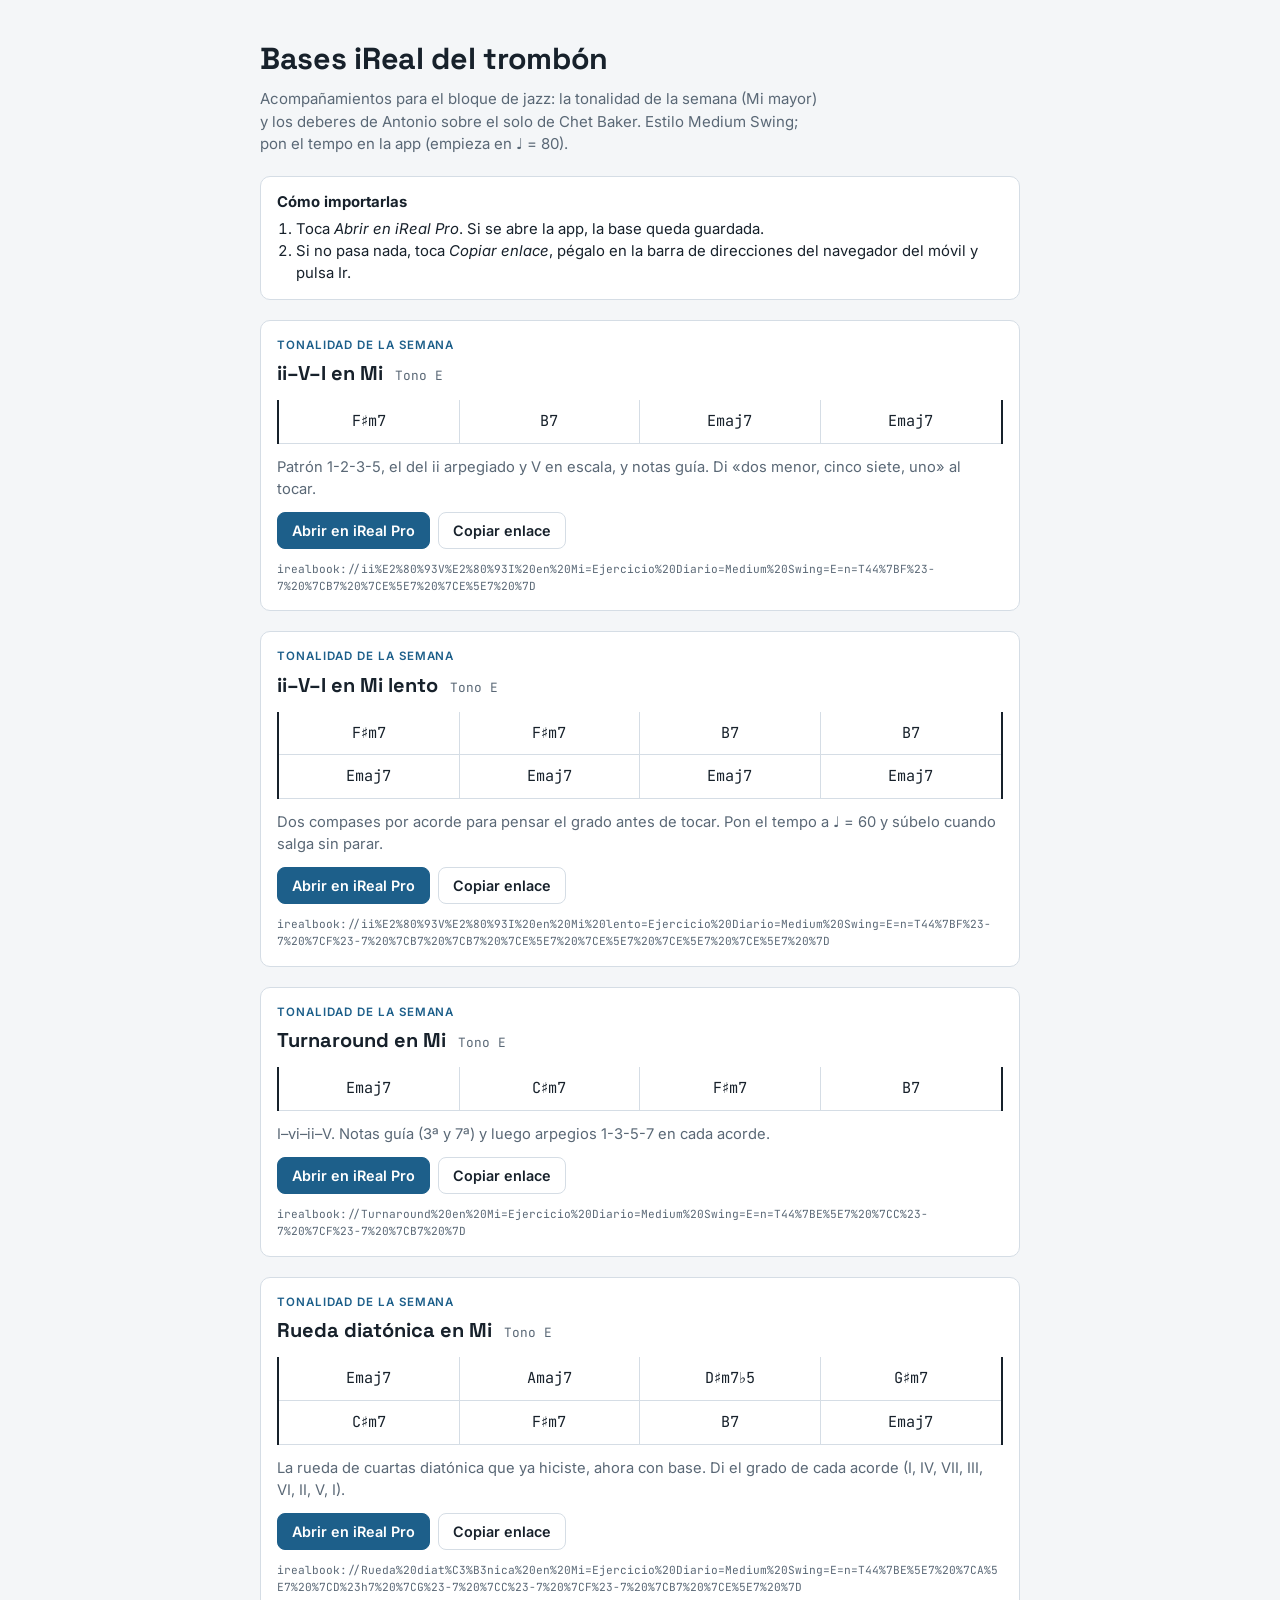
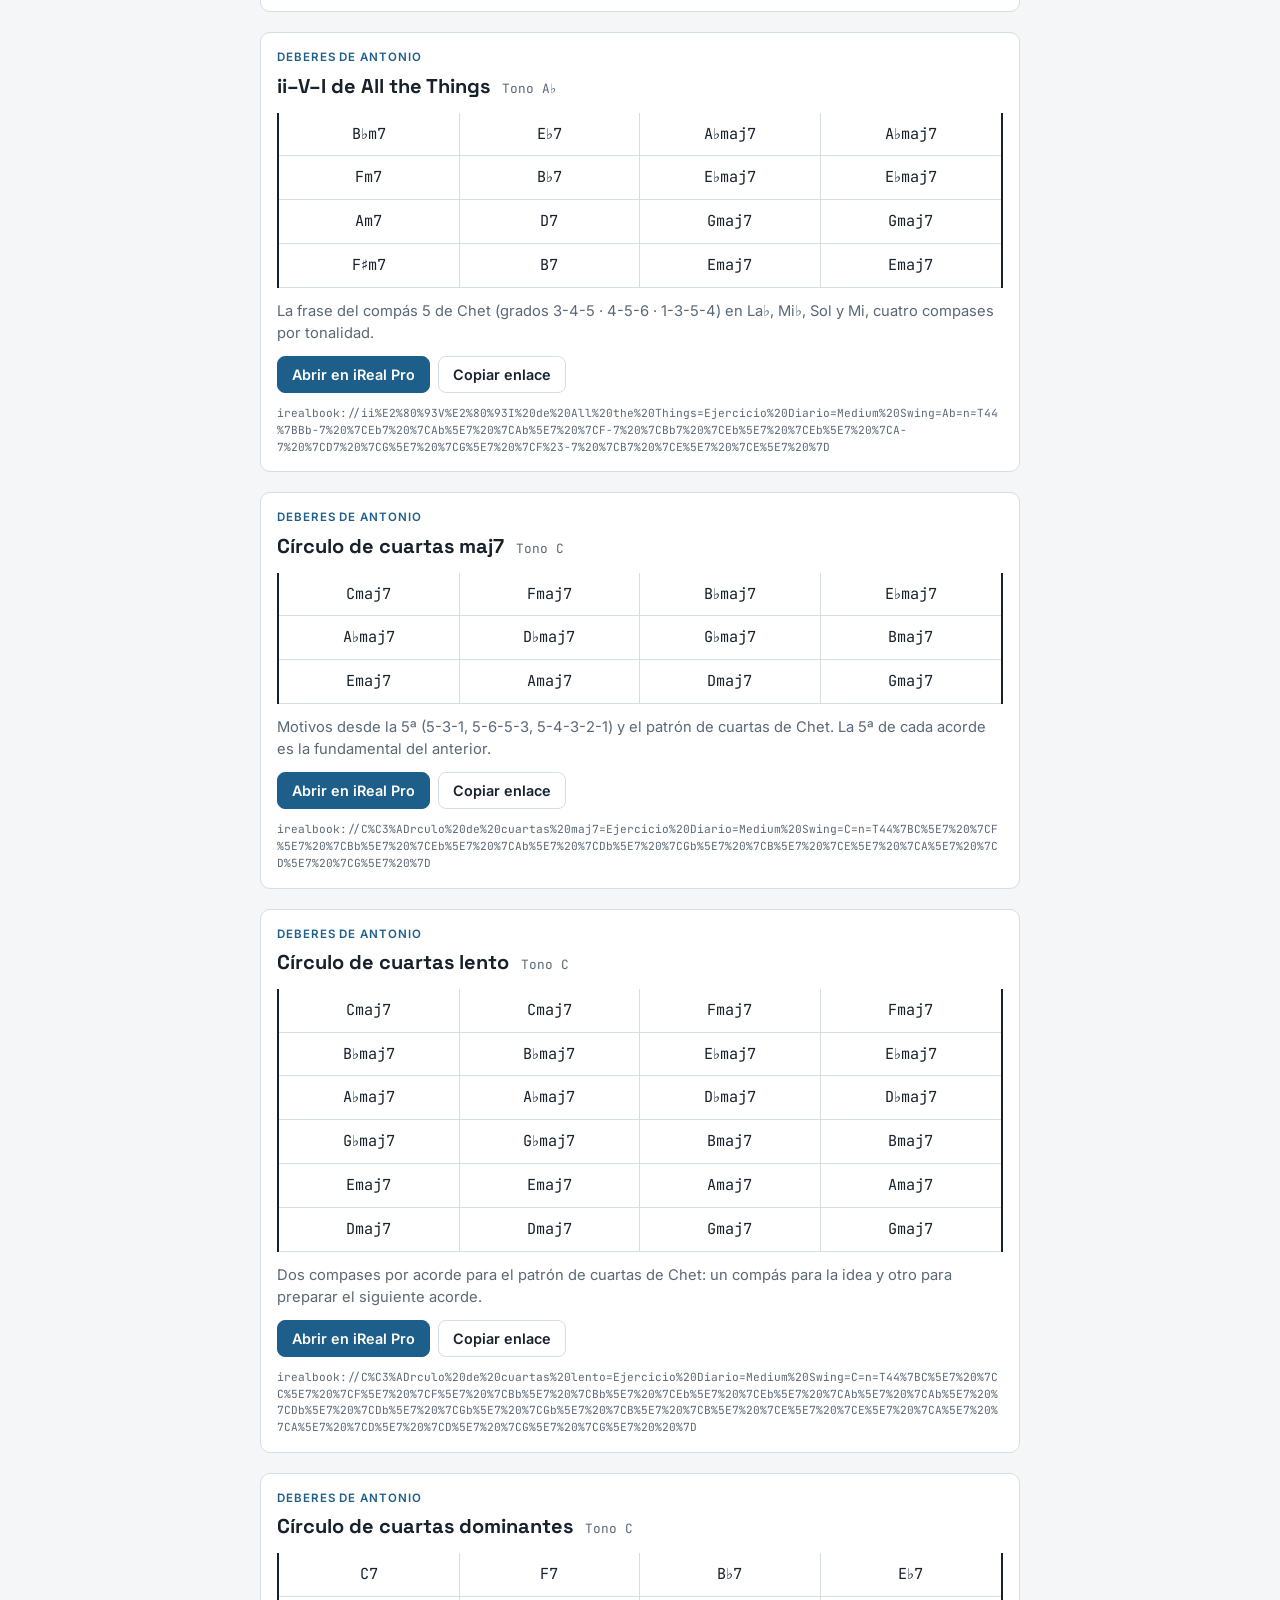
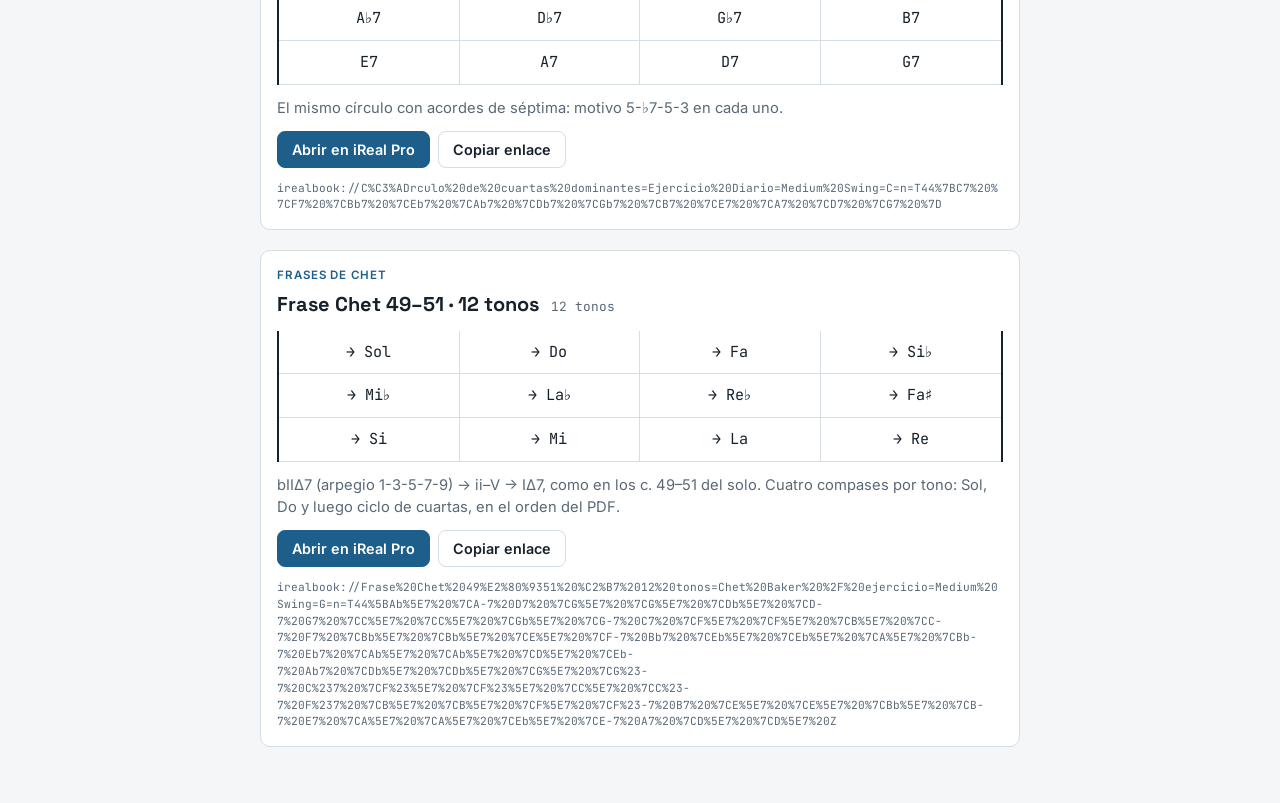
==== commit 51c32462: "Añade base iReal: frase de Chet c. 49–51 en 12 tonos Co-Authored-By: Claude Opus 5.5 <noreply@anthro" ====
--- a/index.html
+++ b/index.html
@@ -117,6 +117,16 @@
   </div>
   <code class="raw" id="raw7">irealbook://C%C3%ADrculo%20de%20cuartas%20dominantes=Ejercicio%20Diario=Medium%20Swing=C=n=T44%7BC7%20%7CF7%20%7CBb7%20%7CEb7%20%7CAb7%20%7CDb7%20%7CGb7%20%7CB7%20%7CE7%20%7CA7%20%7CD7%20%7CG7%20%7D</code>
 </article>
+<article class="chart">
+  <header><span class="group">Frases de Chet</span><h2>Frase Chet 49–51 · 12 tonos</h2><span class="key">12 tonos</span></header>
+  <div class="grid"><span class="bar">→ Sol</span><span class="bar">→ Do</span><span class="bar">→ Fa</span><span class="bar">→ Si♭</span><span class="bar">→ Mi♭</span><span class="bar">→ La♭</span><span class="bar">→ Re♭</span><span class="bar">→ Fa♯</span><span class="bar">→ Si</span><span class="bar">→ Mi</span><span class="bar">→ La</span><span class="bar">→ Re</span></div>
+  <p class="tip">bII∆7 (arpegio 1-3-5-7-9) → ii–V → I∆7, como en los c. 49–51 del solo. Cuatro compases por tono: Sol, Do y luego ciclo de cuartas, en el orden del PDF.</p>
+  <div class="actions">
+    <a class="open" href="irealbook://Frase%20Chet%2049%E2%80%9351%20%C2%B7%2012%20tonos=Chet%20Baker%20%2F%20ejercicio=Medium%20Swing=G=n=T44%5BAb%5E7%20%7CA-7%20D7%20%7CG%5E7%20%7CG%5E7%20%7CDb%5E7%20%7CD-7%20G7%20%7CC%5E7%20%7CC%5E7%20%7CGb%5E7%20%7CG-7%20C7%20%7CF%5E7%20%7CF%5E7%20%7CB%5E7%20%7CC-7%20F7%20%7CBb%5E7%20%7CBb%5E7%20%7CE%5E7%20%7CF-7%20Bb7%20%7CEb%5E7%20%7CEb%5E7%20%7CA%5E7%20%7CBb-7%20Eb7%20%7CAb%5E7%20%7CAb%5E7%20%7CD%5E7%20%7CEb-7%20Ab7%20%7CDb%5E7%20%7CDb%5E7%20%7CG%5E7%20%7CG%23-7%20C%237%20%7CF%23%5E7%20%7CF%23%5E7%20%7CC%5E7%20%7CC%23-7%20F%237%20%7CB%5E7%20%7CB%5E7%20%7CF%5E7%20%7CF%23-7%20B7%20%7CE%5E7%20%7CE%5E7%20%7CBb%5E7%20%7CB-7%20E7%20%7CA%5E7%20%7CA%5E7%20%7CEb%5E7%20%7CE-7%20A7%20%7CD%5E7%20%7CD%5E7%20Z">Abrir en iReal Pro</a>
+    <button type="button" class="copy" data-url="irealbook://Frase%20Chet%2049%E2%80%9351%20%C2%B7%2012%20tonos=Chet%20Baker%20%2F%20ejercicio=Medium%20Swing=G=n=T44%5BAb%5E7%20%7CA-7%20D7%20%7CG%5E7%20%7CG%5E7%20%7CDb%5E7%20%7CD-7%20G7%20%7CC%5E7%20%7CC%5E7%20%7CGb%5E7%20%7CG-7%20C7%20%7CF%5E7%20%7CF%5E7%20%7CB%5E7%20%7CC-7%20F7%20%7CBb%5E7%20%7CBb%5E7%20%7CE%5E7%20%7CF-7%20Bb7%20%7CEb%5E7%20%7CEb%5E7%20%7CA%5E7%20%7CBb-7%20Eb7%20%7CAb%5E7%20%7CAb%5E7%20%7CD%5E7%20%7CEb-7%20Ab7%20%7CDb%5E7%20%7CDb%5E7%20%7CG%5E7%20%7CG%23-7%20C%237%20%7CF%23%5E7%20%7CF%23%5E7%20%7CC%5E7%20%7CC%23-7%20F%237%20%7CB%5E7%20%7CB%5E7%20%7CF%5E7%20%7CF%23-7%20B7%20%7CE%5E7%20%7CE%5E7%20%7CBb%5E7%20%7CB-7%20E7%20%7CA%5E7%20%7CA%5E7%20%7CEb%5E7%20%7CE-7%20A7%20%7CD%5E7%20%7CD%5E7%20Z" id="copy8">Copiar enlace</button>
+  </div>
+  <code class="raw" id="raw8">irealbook://Frase%20Chet%2049%E2%80%9351%20%C2%B7%2012%20tonos=Chet%20Baker%20%2F%20ejercicio=Medium%20Swing=G=n=T44%5BAb%5E7%20%7CA-7%20D7%20%7CG%5E7%20%7CG%5E7%20%7CDb%5E7%20%7CD-7%20G7%20%7CC%5E7%20%7CC%5E7%20%7CGb%5E7%20%7CG-7%20C7%20%7CF%5E7%20%7CF%5E7%20%7CB%5E7%20%7CC-7%20F7%20%7CBb%5E7%20%7CBb%5E7%20%7CE%5E7%20%7CF-7%20Bb7%20%7CEb%5E7%20%7CEb%5E7%20%7CA%5E7%20%7CBb-7%20Eb7%20%7CAb%5E7%20%7CAb%5E7%20%7CD%5E7%20%7CEb-7%20Ab7%20%7CDb%5E7%20%7CDb%5E7%20%7CG%5E7%20%7CG%23-7%20C%237%20%7CF%23%5E7%20%7CF%23%5E7%20%7CC%5E7%20%7CC%23-7%20F%237%20%7CB%5E7%20%7CB%5E7%20%7CF%5E7%20%7CF%23-7%20B7%20%7CE%5E7%20%7CE%5E7%20%7CBb%5E7%20%7CB-7%20E7%20%7CA%5E7%20%7CA%5E7%20%7CEb%5E7%20%7CE-7%20A7%20%7CD%5E7%20%7CD%5E7%20Z</code>
+</article>
 </main>
 <script>
 document.querySelectorAll('.copy').forEach(function(b){b.addEventListener('click',function(){
